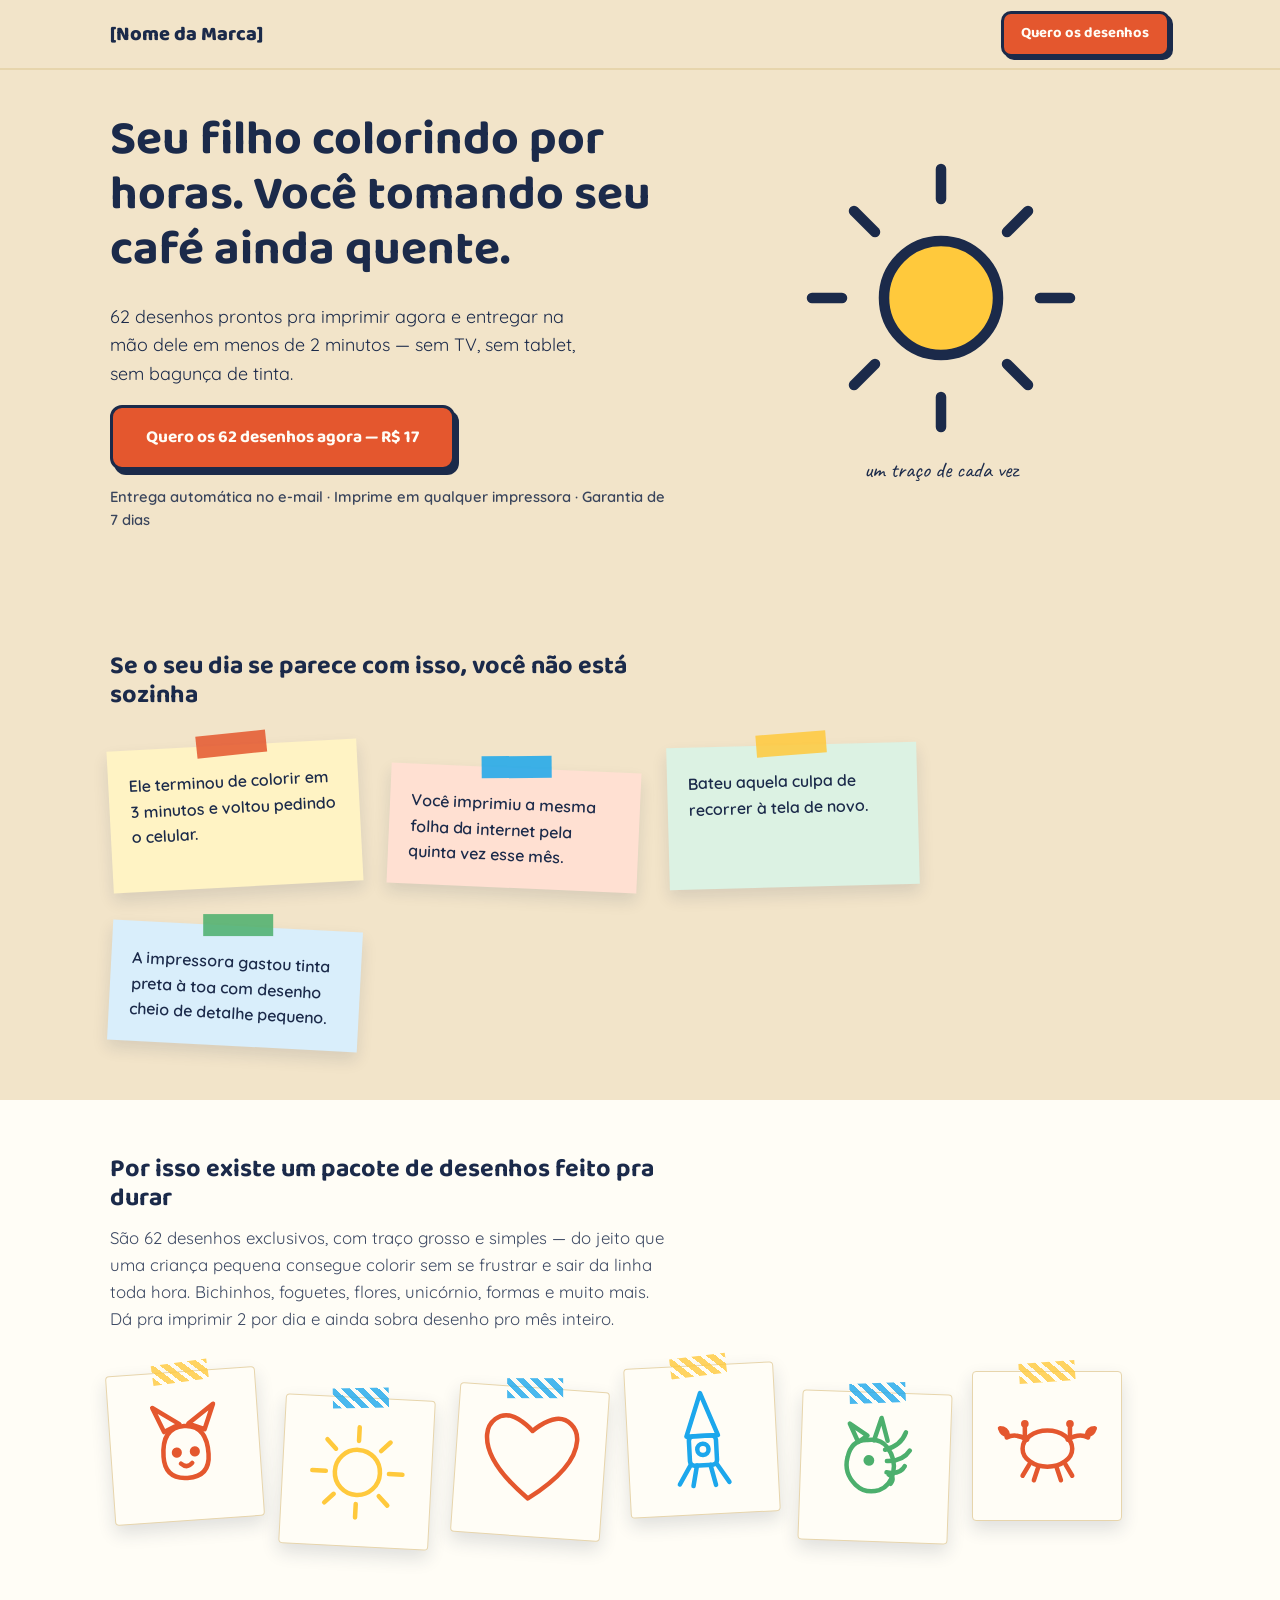
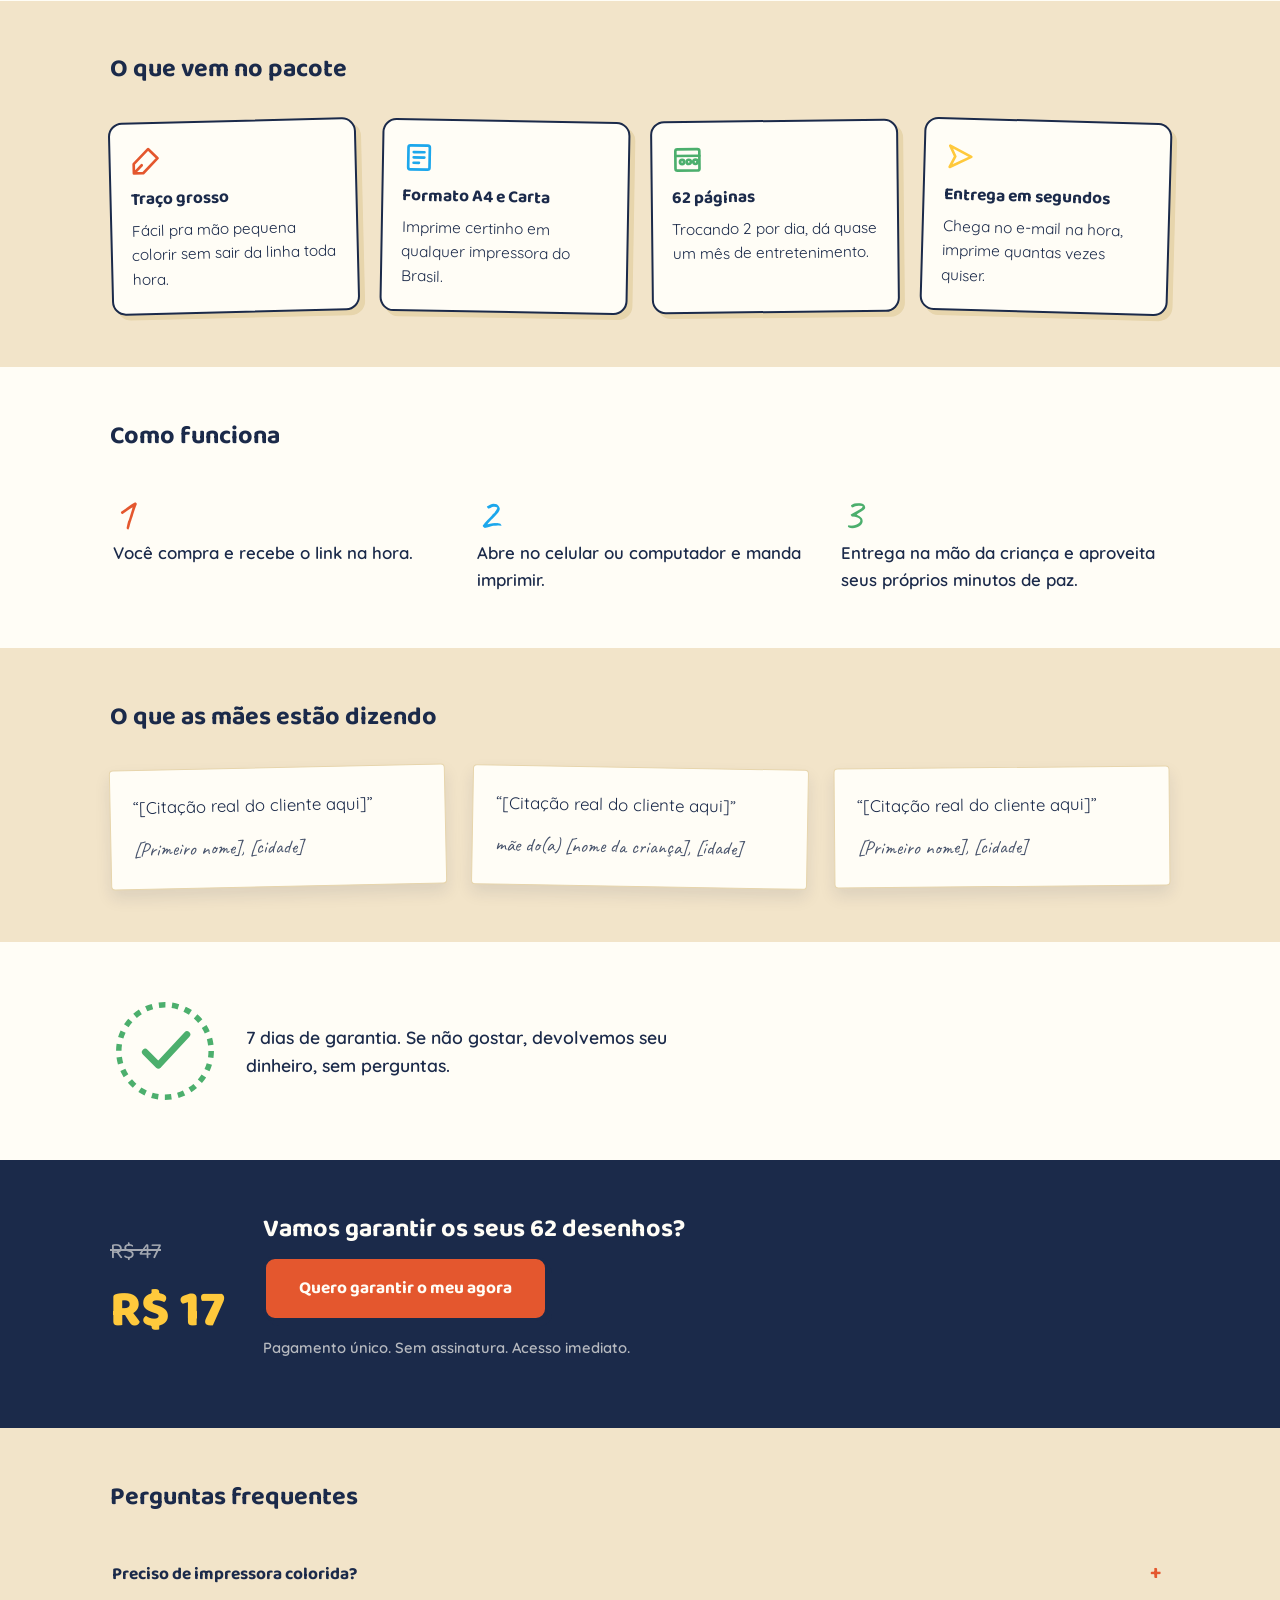
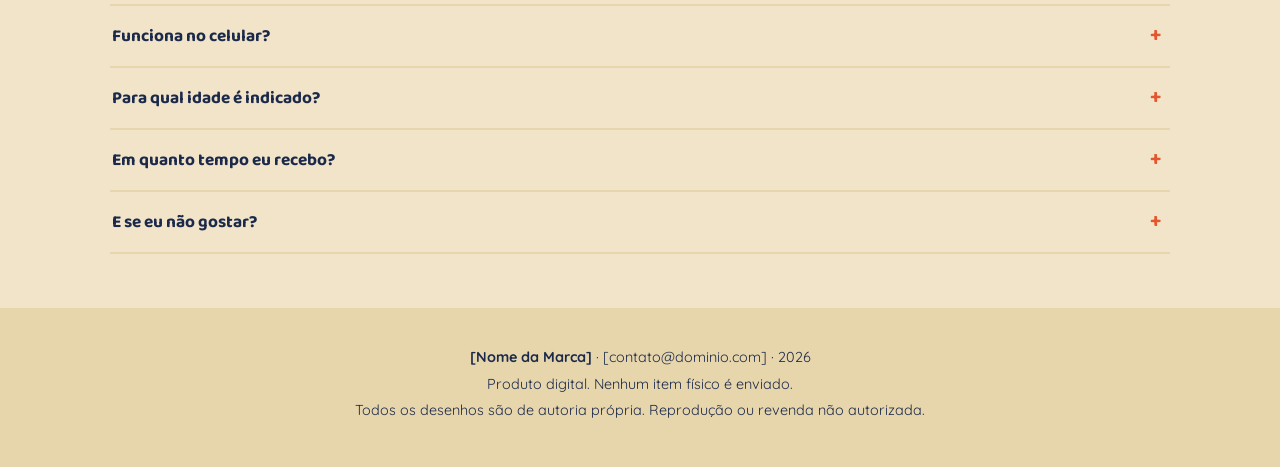
==== livro-de-colorir-landing.html @ 7c79bdf2 "Add coloring book landing page (62 desenhos, R$17) Single-file HTML/CSS/JS sales page for the digita" ====
<!DOCTYPE html>
<html lang="pt-BR">
<head>
<meta charset="UTF-8">
<meta name="viewport" content="width=device-width, initial-scale=1.0">
<title>62 Desenhos para Colorir — R$17</title>
<meta name="description" content="62 desenhos infantis exclusivos para imprimir e colorir agora. Entrega automática no e-mail. Por R$17.">

<!--
  ================================================================
  PLACEHOLDERS QUE PRECISAM SER SUBSTITUÍDOS ANTES DE PUBLICAR:

  1) [Nome da Marca] — aparece no header e no rodapé.
  2) [LINK_DE_CHECKOUT] — todos os botões de compra (classe
     "js-checkout-link") apontam para "#checkout-pendente" como
     placeholder. Troque pelo link de checkout HOSPEDADO da sua
     plataforma de pagamento (Hotmart, Kiwify, etc.). Esta página
     nunca deve coletar dados de cartão — o pagamento acontece
     inteiramente no domínio do gateway.
  3) [contato@dominio.com] — e-mail de contato no rodapé.
  4) Depoimentos (seção "O que as mães estão dizendo") — são
     placeholders estruturais. Ver comentário na própria seção.

  CABEÇALHOS DE SEGURANÇA RECOMENDADOS (configurar no servidor/CDN):
  Content-Security-Policy, X-Content-Type-Options: nosniff,
  X-Frame-Options: SAMEORIGIN, Referrer-Policy: strict-origin-when-cross-origin,
  Strict-Transport-Security. Nenhuma chave de API ou segredo deve
  ser colocado neste arquivo.
  ================================================================
-->

<link rel="preconnect" href="https://fonts.googleapis.com">
<link rel="preconnect" href="https://fonts.gstatic.com" crossorigin>
<link href="https://fonts.googleapis.com/css2?family=Baloo+2:wght@600;700;800&family=Quicksand:wght@500;600;700&family=Caveat:wght@600;700&display=swap" rel="stylesheet">

<style>
  :root{
    --paper: #F2E4C9;
    --paper-light: #FFFDF6;
    --paper-deep: #E7D5AC;
    --ink: #1B2A4A;
    --red: #E4572E;
    --yellow: #FFC93C;
    --blue: #1CA7EC;
    --green: #4CAF6D;
    --display: "Baloo 2", "Segoe UI", sans-serif;
    --body-font: "Quicksand", "Nunito Sans", sans-serif;
    --hand: "Caveat", cursive;
  }

  *,*::before,*::after{ box-sizing:border-box; }
  html{ scroll-behavior:smooth; }
  body{
    margin:0;
    background:var(--paper);
    color:var(--ink);
    font-family:var(--body-font);
    font-size:1.05rem;
    line-height:1.6;
    -webkit-font-smoothing:antialiased;
  }
  img,svg{ display:block; max-width:100%; }
  a{ color:inherit; }
  ul{ margin:0; padding:0; list-style:none; }

  *:focus-visible{
    outline:3px solid var(--blue);
    outline-offset:3px;
    border-radius:3px;
  }

  .wrap{ max-width:1100px; margin:0 auto; padding:0 1.25rem; }

  h1,h2,h3{
    font-family:var(--display);
    font-weight:700;
    margin:0 0 .5em 0;
    color:var(--ink);
    line-height:1.15;
  }
  p{ margin:0 0 1em 0; }

  /* ---------- botões ---------- */
  .btn{
    display:inline-flex;
    align-items:center;
    justify-content:center;
    gap:.5em;
    font-family:var(--display);
    font-weight:700;
    font-size:1.08rem;
    padding:.9em 1.9em;
    border-radius:12px;
    border:3px solid var(--ink);
    text-decoration:none;
    cursor:pointer;
    transition:transform .15s ease, box-shadow .15s ease;
  }
  .btn-primary{
    background:var(--red);
    color:var(--paper-light);
    box-shadow:4px 5px 0 var(--ink);
  }
  .btn-primary:hover{ transform:translate(-2px,-2px); box-shadow:6px 7px 0 var(--ink); }
  .btn-primary:active{ transform:translate(1px,2px); box-shadow:2px 2px 0 var(--ink); }
  .btn-small{
    font-size:.92rem;
    padding:.55em 1.2em;
    border-radius:10px;
    box-shadow:3px 3px 0 var(--ink);
  }
  .btn-small:hover{ transform:translate(-1px,-1px); box-shadow:4px 4px 0 var(--ink); }

  /* ---------- header ---------- */
  header{
    position:fixed;
    top:0; left:0; right:0;
    z-index:50;
    background:rgba(242,228,201,.92);
    backdrop-filter:blur(4px);
    border-bottom:2px solid var(--paper-deep);
  }
  header .wrap{
    display:flex;
    align-items:center;
    justify-content:space-between;
    padding:.7rem 1.25rem;
  }
  .brand{
    font-family:var(--display);
    font-weight:800;
    font-size:1.25rem;
    color:var(--ink);
    text-decoration:none;
  }
  main{ padding-top:64px; }

  /* ---------- helpers ---------- */
  .section{ padding:3.4rem 0; }
  .section-title{ max-width:40ch; }
  .section-lede{ max-width:56ch; color:var(--ink); opacity:.85; }

  /* ================= HERO ================= */
  .hero{ padding:3rem 0 3.2rem; overflow:hidden; }
  .hero .wrap{
    display:grid;
    grid-template-columns:1.1fr .9fr;
    gap:2.6rem;
    align-items:center;
  }
  .hero h1{ font-size:clamp(2rem, 4vw + .7rem, 3rem); }
  .hero .subtitle{ font-size:1.12rem; max-width:44ch; }
  .hero-note{
    margin-top:.9rem;
    font-size:.92rem;
    font-weight:600;
    opacity:.85;
  }
  .hero-art{ position:relative; display:flex; justify-content:center; }
  .crayon-scene{ position:relative; width:min(100%,300px); }
  .crayon-caption{
    font-family:var(--hand);
    font-size:1.4rem;
    color:var(--ink);
    text-align:center;
    margin-top:.3rem;
  }
  #crayonIcon{ position:absolute; top:0; left:0; width:34px; height:34px; pointer-events:none; }

  /* ================= DOR (post-its) ================= */
  .postits{
    display:flex;
    flex-wrap:wrap;
    gap:1.6rem 1.8rem;
    margin-top:2.2rem;
  }
  .postit{
    position:relative;
    width:250px;
    padding:1.5rem 1.3rem 1.2rem;
    font-family:var(--body-font);
    font-weight:600;
    font-size:1rem;
    color:var(--ink);
    box-shadow:0 8px 16px rgba(27,42,74,.12);
  }
  .postit::before{
    content:"";
    position:absolute;
    top:-12px; left:50%;
    transform:translateX(-50%) rotate(-3deg);
    width:70px; height:22px;
    opacity:.85;
  }
  .postit:nth-child(1){ background:#FFF3C4; transform:rotate(-3deg); }
  .postit:nth-child(1)::before{ background:var(--red); }
  .postit:nth-child(2){ background:#FFE0D2; transform:rotate(2.5deg); margin-top:1.4rem; }
  .postit:nth-child(2)::before{ background:var(--blue); }
  .postit:nth-child(3){ background:#DCF2E3; transform:rotate(-1.5deg); }
  .postit:nth-child(3)::before{ background:var(--yellow); }
  .postit:nth-child(4){ background:#D9EEFB; transform:rotate(3deg); margin-top:.8rem; }
  .postit:nth-child(4)::before{ background:var(--green); }

  /* ================= SOLUÇÃO (mural) ================= */
  .mural{
    display:flex;
    flex-wrap:wrap;
    gap:1.6rem 1.4rem;
    margin-top:2.4rem;
    align-items:flex-start;
  }
  .sheet-mock{
    position:relative;
    background:var(--paper-light);
    border:1px solid var(--paper-deep);
    border-radius:4px;
    padding:1.1rem;
    width:150px;
    box-shadow:0 8px 18px rgba(27,42,74,.14);
    transition:transform .2s ease, box-shadow .2s ease;
  }
  .sheet-mock svg{ width:100%; height:auto; }
  .sheet-mock:nth-child(1){ transform:rotate(-4deg); }
  .sheet-mock:nth-child(2){ transform:rotate(3deg); margin-top:1.6rem; }
  .sheet-mock:nth-child(3){ transform:rotate(-2deg); margin-top:-.6rem; }
  .sheet-mock:nth-child(4){ transform:rotate(4deg); margin-top:1rem; }
  .sheet-mock:nth-child(5){ transform:rotate(-3deg); margin-top:-.4rem; }
  .sheet-mock:nth-child(6){ transform:rotate(2deg); margin-top:1.3rem; }
  .sheet-mock:hover{ transform:rotate(0deg) translateY(-4px) !important; box-shadow:0 14px 24px rgba(27,42,74,.2); }
  .sheet-mock .tape{
    position:absolute;
    top:-10px; left:50%;
    transform:translateX(-50%) rotate(-4deg);
    width:56px; height:20px;
    opacity:.8;
  }
  .sheet-mock:nth-child(odd) .tape{ background:repeating-linear-gradient(45deg, var(--yellow), var(--yellow) 6px, #fff0 6px, #fff0 10px); }
  .sheet-mock:nth-child(even) .tape{ background:repeating-linear-gradient(45deg, var(--blue), var(--blue) 6px, #fff0 6px, #fff0 10px); }
  .sheet-mock .clip{ position:absolute; top:-16px; left:50%; transform:translateX(-50%); width:26px; }

  /* ================= BENEFÍCIOS ================= */
  .benefits{
    display:flex;
    flex-wrap:wrap;
    gap:1.4rem;
    margin-top:2.2rem;
  }
  .benefit{
    flex:1 1 220px;
    background:var(--paper-light);
    border:2px solid var(--ink);
    border-radius:14px;
    padding:1.3rem 1.2rem;
    box-shadow:5px 5px 0 var(--paper-deep);
  }
  .benefit:nth-child(1){ transform:rotate(-1.4deg); }
  .benefit:nth-child(2){ transform:rotate(1deg); }
  .benefit:nth-child(3){ transform:rotate(-.6deg); }
  .benefit:nth-child(4){ transform:rotate(1.6deg); }
  .benefit .icon{ width:32px; height:32px; margin-bottom:.6rem; }
  .benefit:nth-child(1) .icon{ color:var(--red); }
  .benefit:nth-child(2) .icon{ color:var(--blue); }
  .benefit:nth-child(3) .icon{ color:var(--green); }
  .benefit:nth-child(4) .icon{ color:var(--yellow); }
  .benefit strong{ display:block; font-family:var(--display); font-size:1.08rem; margin-bottom:.3rem; }
  .benefit p{ margin:0; font-size:.96rem; }

  /* ================= COMO FUNCIONA ================= */
  .steps{
    display:flex;
    flex-wrap:wrap;
    gap:2rem;
    margin-top:2.4rem;
    counter-reset:step;
  }
  .step{ flex:1 1 220px; position:relative; padding-left:.2rem; }
  .step-num{
    font-family:var(--hand);
    font-size:3rem;
    line-height:1;
    color:var(--red);
    display:block;
    margin-bottom:.2rem;
  }
  .step:nth-child(2) .step-num{ color:var(--blue); }
  .step:nth-child(3) .step-num{ color:var(--green); }
  .step p{ margin:0; font-weight:600; }

  /* ================= DEPOIMENTOS ================= */
  .testimonials{
    display:flex;
    flex-wrap:wrap;
    gap:1.6rem;
    margin-top:2.2rem;
  }
  .testimonial{
    flex:1 1 260px;
    background:var(--paper-light);
    border:1px solid var(--paper-deep);
    border-radius:4px;
    padding:1.5rem 1.4rem;
    box-shadow:0 8px 16px rgba(27,42,74,.1);
  }
  .testimonial:nth-child(1){ transform:rotate(-1.2deg); }
  .testimonial:nth-child(2){ transform:rotate(1deg); }
  .testimonial:nth-child(3){ transform:rotate(-.5deg); }
  .testimonial q{ display:block; font-style:normal; margin:0 0 .8rem 0; }
  .testimonial cite{ font-family:var(--hand); font-size:1.2rem; font-style:normal; color:var(--ink); opacity:.8; }

  /* ================= GARANTIA ================= */
  .guarantee{
    display:flex;
    align-items:center;
    gap:1.6rem;
    flex-wrap:wrap;
  }
  .guarantee-badge{ width:110px; height:110px; flex:none; }
  .guarantee p{ margin:0; font-size:1.1rem; font-weight:600; max-width:44ch; }

  /* ================= OFERTA FINAL ================= */
  .offer{ background:var(--ink); color:var(--paper-light); }
  .offer h2{ color:var(--paper-light); }
  .offer .wrap{
    display:flex;
    align-items:center;
    gap:2.4rem;
    flex-wrap:wrap;
  }
  .price-block{ flex:none; }
  .price-old{
    font-family:var(--display);
    font-size:1.4rem;
    text-decoration:line-through;
    opacity:.6;
    margin-right:.4rem;
  }
  .price-new{
    font-family:var(--display);
    font-weight:800;
    font-size:3.2rem;
    color:var(--yellow);
  }
  .offer-copy{ flex:1 1 320px; }
  .offer .hero-note{ color:rgba(255,253,246,.8); }

  /* ================= FAQ ================= */
  .faq-list{ margin-top:2rem; }
  .faq-item{
    border-bottom:2px solid var(--paper-deep);
  }
  .faq-q{
    width:100%;
    background:none;
    border:none;
    text-align:left;
    cursor:pointer;
    display:flex;
    align-items:center;
    justify-content:space-between;
    gap:1rem;
    font-family:var(--display);
    font-weight:700;
    font-size:1.08rem;
    color:var(--ink);
    padding:1rem .1rem;
  }
  .faq-q .plus{
    flex:none;
    width:26px; height:26px;
    display:flex; align-items:center; justify-content:center;
    font-size:1.3rem;
    color:var(--red);
    transition:transform .2s ease;
  }
  .faq-q[aria-expanded="true"] .plus{ transform:rotate(45deg); }
  .faq-a-wrap{
    overflow:hidden;
    max-height:0;
    transition:max-height .3s ease;
  }
  .faq-a{ padding:0 .1rem 1.1rem; max-width:62ch; }

  /* ================= FOOTER ================= */
  footer{
    background:var(--paper-deep);
    padding:2.2rem 0 2.6rem;
    font-size:.9rem;
    text-align:center;
  }
  footer p{ margin:.2rem 0; }

  @media (max-width:820px){
    .hero .wrap{ grid-template-columns:1fr; }
    .hero-art{ order:-1; margin-bottom:1rem; }
    .guarantee{ text-align:center; justify-content:center; }
  }
</style>
</head>
<body>

<header>
  <div class="wrap">
    <a href="#" class="brand">[Nome da Marca]</a>
    <a href="#oferta" class="btn btn-primary btn-small">Quero os desenhos</a>
  </div>
</header>

<main>

<!-- ================= HERO ================= -->
<section class="hero">
  <div class="wrap">
    <div class="hero-copy">
      <h1>Seu filho colorindo por horas. Você tomando seu café ainda quente.</h1>
      <p class="subtitle">62 desenhos prontos pra imprimir agora e entregar na mão dele em menos de 2 minutos — sem TV, sem tablet, sem bagunça de tinta.</p>
      <a href="#checkout-pendente" class="btn btn-primary js-checkout-link">Quero os 62 desenhos agora — R$ 17</a>
      <p class="hero-note">Entrega automática no e-mail · Imprime em qualquer impressora · Garantia de 7 dias</p>
    </div>
    <div class="hero-art">
      <div class="crayon-scene">
        <svg id="crayonSun" viewBox="0 0 200 200" width="100%" aria-hidden="true">
          <g id="sunRays" stroke="#1B2A4A" stroke-width="7" fill="none" stroke-linecap="round">
            <line class="draw-el" x1="100" y1="14" x2="100" y2="34"/>
            <line class="draw-el" x1="100" y1="166" x2="100" y2="186"/>
            <line class="draw-el" x1="14" y1="100" x2="34" y2="100"/>
            <line class="draw-el" x1="166" y1="100" x2="186" y2="100"/>
            <line class="draw-el" x1="42" y1="42" x2="56" y2="56"/>
            <line class="draw-el" x1="144" y1="144" x2="158" y2="158"/>
            <line class="draw-el" x1="158" y1="42" x2="144" y2="56"/>
            <line class="draw-el" x1="56" y1="144" x2="42" y2="158"/>
          </g>
          <circle id="sunCircle" class="draw-el" cx="100" cy="100" r="38" stroke="#1B2A4A" stroke-width="7" fill="none"/>
        </svg>
        <svg id="crayonIcon" viewBox="0 0 40 40" aria-hidden="true">
          <g transform="rotate(45 20 20)">
            <rect x="14" y="6" width="12" height="24" rx="2" fill="#FFC93C" stroke="#1B2A4A" stroke-width="2"/>
            <polygon points="14,6 26,6 20,-2" fill="#E4572E" stroke="#1B2A4A" stroke-width="2"/>
          </g>
        </svg>
        <p class="crayon-caption">um traço de cada vez</p>
      </div>
    </div>
  </div>
</section>

<!-- ================= DOR ================= -->
<section class="section">
  <div class="wrap">
    <h2 class="section-title">Se o seu dia se parece com isso, você não está sozinha</h2>
    <div class="postits">
      <div class="postit">Ele terminou de colorir em 3 minutos e voltou pedindo o celular.</div>
      <div class="postit">Você imprimiu a mesma folha da internet pela quinta vez esse mês.</div>
      <div class="postit">Bateu aquela culpa de recorrer à tela de novo.</div>
      <div class="postit">A impressora gastou tinta preta à toa com desenho cheio de detalhe pequeno.</div>
    </div>
  </div>
</section>

<!-- ================= SOLUÇÃO ================= -->
<section class="section" style="background:var(--paper-light);">
  <div class="wrap">
    <h2 class="section-title">Por isso existe um pacote de desenhos feito pra durar</h2>
    <p class="section-lede">São 62 desenhos exclusivos, com traço grosso e simples — do jeito que uma criança pequena consegue colorir sem se frustrar e sair da linha toda hora. Bichinhos, foguetes, flores, unicórnio, formas e muito mais. Dá pra imprimir 2 por dia e ainda sobra desenho pro mês inteiro.</p>

    <div class="mural" aria-hidden="true">
      <div class="sheet-mock">
        <div class="tape"></div>
        <svg viewBox="0 0 100 100"><g fill="none" stroke="#E4572E" stroke-width="4" stroke-linecap="round" stroke-linejoin="round">
          <path d="M30 58 Q30 32 50 32 Q70 32 70 58 Q70 78 50 78 Q30 78 30 58 Z"/>
          <path d="M32 36 L23 14 L46 30 Z"/>
          <path d="M68 36 L77 14 L54 30 Z"/>
          <circle cx="42" cy="55" r="2.5" fill="#E4572E"/>
          <circle cx="58" cy="55" r="2.5" fill="#E4572E"/>
          <path d="M45 65 Q50 70 55 65"/>
        </g></svg>
      </div>
      <div class="sheet-mock">
        <div class="tape"></div>
        <svg viewBox="0 0 100 100"><g fill="none" stroke="#FFC93C" stroke-width="4" stroke-linecap="round" stroke-linejoin="round">
          <circle cx="50" cy="50" r="20"/>
          <path d="M50 10 V22 M50 78 V90 M10 50 H22 M78 50 H90 M22 22 L30 30 M70 70 L78 78 M78 22 L70 30 M30 70 L22 78"/>
        </g></svg>
      </div>
      <div class="clip" style="display:none"></div>
      <div class="sheet-mock">
        <div class="tape"></div>
        <svg viewBox="0 0 100 100"><path fill="none" stroke="#E4572E" stroke-width="4" stroke-linecap="round" stroke-linejoin="round" d="M50 82 C20 60 10 42 10 28 C10 16 20 8 30 10 C40 12 50 22 50 22 C50 22 60 12 70 10 C80 8 90 16 90 28 C90 42 80 60 50 82 Z"/></svg>
      </div>
      <div class="sheet-mock">
        <div class="tape"></div>
        <svg viewBox="0 0 100 100"><g fill="none" stroke="#1CA7EC" stroke-width="4" stroke-linecap="round" stroke-linejoin="round">
          <path d="M50 8 L64 46 H36 Z"/>
          <rect x="38" y="46" width="24" height="26" rx="4"/>
          <circle cx="50" cy="58" r="5"/>
          <path d="M38 72 L28 88 M62 72 L72 88 M44 72 L40 90 M56 72 L60 90"/>
        </g></svg>
      </div>
      <div class="sheet-mock">
        <div class="tape"></div>
        <svg viewBox="0 0 100 100"><g fill="none" stroke="#4CAF6D" stroke-width="4" stroke-linecap="round" stroke-linejoin="round">
          <path d="M42 26 Q28 26 25 42 Q22 56 33 66 Q42 74 54 70 Q64 66 66 54 Q68 42 60 32 Q54 24 42 26 Z"/>
          <path d="M48 26 L54 6 L60 26"/>
          <path d="M34 28 L26 12 L42 22 Z"/>
          <circle cx="44" cy="44" r="2.8" fill="#4CAF6D"/>
          <path d="M62 56 Q68 58 64 64"/>
          <path d="M58 34 Q72 30 76 18 M60 44 Q74 44 80 34 M60 54 Q72 56 76 48"/>
        </g></svg>
      </div>
      <div class="sheet-mock">
        <div class="tape"></div>
        <svg viewBox="0 0 100 100"><g fill="none" stroke="#E4572E" stroke-width="4" stroke-linecap="round" stroke-linejoin="round">
          <ellipse cx="50" cy="52" rx="22" ry="16"/>
          <path d="M32 44 Q22 38 14 42 M68 44 Q78 38 86 42"/>
          <circle cx="30" cy="30" r="1.4" fill="#E4572E"/>
          <circle cx="70" cy="30" r="1.4" fill="#E4572E"/>
          <path d="M30 44 L30 30 M70 44 L70 30"/>
          <path d="M15 40 Q10 40 8 34 Q14 34 15 40 Z"/>
          <path d="M85 40 Q90 40 92 34 Q86 34 85 40 Z"/>
          <path d="M34 66 L28 76 M42 68 L38 80 M58 68 L62 80 M66 66 L72 76"/>
        </g></svg>
      </div>
    </div>
  </div>
</section>

<!-- ================= BENEFÍCIOS ================= -->
<section class="section">
  <div class="wrap">
    <h2 class="section-title">O que vem no pacote</h2>
    <div class="benefits">
      <div class="benefit">
        <svg class="icon" viewBox="0 0 24 24" fill="none" stroke="currentColor" stroke-width="2" stroke-linecap="round" stroke-linejoin="round"><path d="M4 20 L9 15 M14 3 L21 10 L10 21 L3 21 L3 14 Z"/></svg>
        <strong>Traço grosso</strong>
        <p>Fácil pra mão pequena colorir sem sair da linha toda hora.</p>
      </div>
      <div class="benefit">
        <svg class="icon" viewBox="0 0 24 24" fill="none" stroke="currentColor" stroke-width="2" stroke-linecap="round" stroke-linejoin="round"><rect x="4" y="3" width="16" height="18" rx="1.5"/><path d="M8 8 H16 M8 12 H16 M8 16 H12"/></svg>
        <strong>Formato A4 e Carta</strong>
        <p>Imprime certinho em qualquer impressora do Brasil.</p>
      </div>
      <div class="benefit">
        <svg class="icon" viewBox="0 0 24 24" fill="none" stroke="currentColor" stroke-width="2" stroke-linecap="round" stroke-linejoin="round"><rect x="3" y="4" width="18" height="16" rx="1.5"/><path d="M3 9 H21"/><circle cx="8" cy="13.5" r="1.6"/><circle cx="13" cy="13.5" r="1.6"/><circle cx="18" cy="13.5" r="1.6"/></svg>
        <strong>62 páginas</strong>
        <p>Trocando 2 por dia, dá quase um mês de entretenimento.</p>
      </div>
      <div class="benefit">
        <svg class="icon" viewBox="0 0 24 24" fill="none" stroke="currentColor" stroke-width="2" stroke-linecap="round" stroke-linejoin="round"><path d="M4 4 L20 12 L4 20 L8 12 Z"/></svg>
        <strong>Entrega em segundos</strong>
        <p>Chega no e-mail na hora, imprime quantas vezes quiser.</p>
      </div>
    </div>
  </div>
</section>

<!-- ================= COMO FUNCIONA ================= -->
<section class="section" style="background:var(--paper-light);">
  <div class="wrap">
    <h2 class="section-title">Como funciona</h2>
    <div class="steps">
      <div class="step"><span class="step-num">1</span><p>Você compra e recebe o link na hora.</p></div>
      <div class="step"><span class="step-num">2</span><p>Abre no celular ou computador e manda imprimir.</p></div>
      <div class="step"><span class="step-num">3</span><p>Entrega na mão da criança e aproveita seus próprios minutos de paz.</p></div>
    </div>
  </div>
</section>

<!-- ================= DEPOIMENTOS ================= -->
<section class="section">
  <div class="wrap">
    <h2 class="section-title">O que as mães estão dizendo</h2>
    <!-- SUBSTITUIR por depoimentos reais de clientes antes de publicar. Não publicar com texto placeholder. -->
    <div class="testimonials">
      <div class="testimonial">
        <q>[Citação real do cliente aqui]</q>
        <cite>[Primeiro nome], [cidade]</cite>
      </div>
      <div class="testimonial">
        <q>[Citação real do cliente aqui]</q>
        <cite>mãe do(a) [nome da criança], [idade]</cite>
      </div>
      <div class="testimonial">
        <q>[Citação real do cliente aqui]</q>
        <cite>[Primeiro nome], [cidade]</cite>
      </div>
    </div>
  </div>
</section>

<!-- ================= GARANTIA ================= -->
<section class="section" style="background:var(--paper-light);">
  <div class="wrap guarantee">
    <svg class="guarantee-badge" viewBox="0 0 100 100" aria-hidden="true">
      <circle cx="50" cy="50" r="42" fill="none" stroke="#4CAF6D" stroke-width="5" stroke-dasharray="6 6"/>
      <path d="M32 51 L44 63 L70 35" fill="none" stroke="#4CAF6D" stroke-width="6" stroke-linecap="round" stroke-linejoin="round"/>
    </svg>
    <p>7 dias de garantia. Se não gostar, devolvemos seu dinheiro, sem perguntas.</p>
  </div>
</section>

<!-- ================= OFERTA FINAL ================= -->
<section class="section offer" id="oferta">
  <div class="wrap">
    <div class="price-block">
      <div><span class="price-old">R$ 47</span></div>
      <div class="price-new">R$ 17</div>
    </div>
    <div class="offer-copy">
      <h2>Vamos garantir os seus 62 desenhos?</h2>
      <a href="#checkout-pendente" class="btn btn-primary js-checkout-link">Quero garantir o meu agora</a>
      <p class="hero-note">Pagamento único. Sem assinatura. Acesso imediato.</p>
    </div>
  </div>
</section>

<!-- ================= FAQ ================= -->
<section class="section">
  <div class="wrap">
    <h2 class="section-title">Perguntas frequentes</h2>
    <div class="faq-list">
      <div class="faq-item">
        <button class="faq-q" aria-expanded="false">
          Preciso de impressora colorida?
          <span class="plus" aria-hidden="true">+</span>
        </button>
        <div class="faq-a-wrap"><p class="faq-a">Não. O traço é em preto e branco, pensado pra colorir — imprime liso até em impressora comum, sem gastar tinta à toa.</p></div>
      </div>
      <div class="faq-item">
        <button class="faq-q" aria-expanded="false">
          Funciona no celular?
          <span class="plus" aria-hidden="true">+</span>
        </button>
        <div class="faq-a-wrap"><p class="faq-a">Sim. Você recebe o PDF e pode imprimir direto do celular em qualquer app de impressão, ou mandar pra uma gráfica ou lan house perto de casa.</p></div>
      </div>
      <div class="faq-item">
        <button class="faq-q" aria-expanded="false">
          Para qual idade é indicado?
          <span class="plus" aria-hidden="true">+</span>
        </button>
        <div class="faq-a-wrap"><p class="faq-a">Pensado para crianças de 3 a 8 anos, com traços grandes e simples.</p></div>
      </div>
      <div class="faq-item">
        <button class="faq-q" aria-expanded="false">
          Em quanto tempo eu recebo?
          <span class="plus" aria-hidden="true">+</span>
        </button>
        <div class="faq-a-wrap"><p class="faq-a">Na hora. O link chega no seu e-mail assim que o pagamento é aprovado.</p></div>
      </div>
      <div class="faq-item">
        <button class="faq-q" aria-expanded="false">
          E se eu não gostar?
          <span class="plus" aria-hidden="true">+</span>
        </button>
        <div class="faq-a-wrap"><p class="faq-a">Você tem 7 dias de garantia total. Devolvemos 100% do valor, sem perguntas.</p></div>
      </div>
    </div>
  </div>
</section>

</main>

<footer>
  <div class="wrap">
    <p><strong>[Nome da Marca]</strong> · [contato@dominio.com] · <span id="footerYear"></span></p>
    <p>Produto digital. Nenhum item físico é enviado.</p>
    <p>Todos os desenhos são de autoria própria. Reprodução ou revenda não autorizada.</p>
  </div>
</footer>

<script>
(function(){
  "use strict";

  document.getElementById('footerYear').textContent = new Date().getFullYear();

  /* ---------- animação única do hero: giz desenhando o sol ---------- */
  var reduceMotion = window.matchMedia('(prefers-reduced-motion: reduce)').matches;
  var drawEls = Array.prototype.slice.call(document.querySelectorAll('#crayonSun .draw-el'));
  var sunCircle = document.getElementById('sunCircle');
  var crayonIcon = document.getElementById('crayonIcon');

  if(reduceMotion){
    drawEls.forEach(function(el){ el.style.strokeDashoffset = 0; });
    if(sunCircle){ sunCircle.style.fill = 'var(--yellow)'; sunCircle.style.fillOpacity = 1; }
    if(crayonIcon){ crayonIcon.style.display = 'none'; }
  } else if(drawEls.length){
    var stepDelay = 90;
    var drawDuration = 480;

    drawEls.forEach(function(el, i){
      var length = el.getTotalLength();
      el.style.strokeDasharray = length;
      el.style.strokeDashoffset = length;
      el.style.transition = 'stroke-dashoffset ' + drawDuration + 'ms ease ' + (i * stepDelay) + 'ms';
    });

    if(crayonIcon){
      crayonIcon.style.transition = 'top 1.6s ease, left 1.6s ease, opacity .4s ease .9s';
      crayonIcon.style.top = '0px';
      crayonIcon.style.left = '0px';
    }

    requestAnimationFrame(function(){
      requestAnimationFrame(function(){
        drawEls.forEach(function(el){ el.style.strokeDashoffset = 0; });
        if(crayonIcon){
          crayonIcon.style.top = '150px';
          crayonIcon.style.left = '150px';
        }
      });
    });

    var totalDrawTime = (drawEls.length * stepDelay) + drawDuration;
    setTimeout(function(){
      if(sunCircle){
        sunCircle.style.transition = 'fill-opacity .6s ease';
        sunCircle.style.fill = 'var(--yellow)';
        sunCircle.style.fillOpacity = 1;
      }
      if(crayonIcon){ crayonIcon.style.opacity = 0; }
    }, totalDrawTime + 150);
  }

  /* ---------- tilt leve nos mockups ao passar o mouse ---------- */
  if(!reduceMotion && window.matchMedia('(hover: hover)').matches){
    document.querySelectorAll('.sheet-mock').forEach(function(sheet){
      sheet.addEventListener('mousemove', function(e){
        var rect = sheet.getBoundingClientRect();
        var x = (e.clientX - rect.left) / rect.width - .5;
        var y = (e.clientY - rect.top) / rect.height - .5;
        sheet.style.transform = 'rotate(0deg) translateY(-4px) rotateX(' + (y * -10) + 'deg) rotateY(' + (x * 10) + 'deg)';
      });
      sheet.addEventListener('mouseleave', function(){
        sheet.style.transform = '';
      });
    });
  }

  /* ---------- acordeão de FAQ com abertura suave ---------- */
  document.querySelectorAll('.faq-item').forEach(function(item){
    var btn = item.querySelector('.faq-q');
    var wrap = item.querySelector('.faq-a-wrap');
    btn.addEventListener('click', function(){
      var isOpen = btn.getAttribute('aria-expanded') === 'true';

      document.querySelectorAll('.faq-q[aria-expanded="true"]').forEach(function(otherBtn){
        if(otherBtn !== btn){
          otherBtn.setAttribute('aria-expanded', 'false');
          otherBtn.parentElement.querySelector('.faq-a-wrap').style.maxHeight = null;
        }
      });

      if(isOpen){
        btn.setAttribute('aria-expanded', 'false');
        wrap.style.maxHeight = null;
      } else {
        btn.setAttribute('aria-expanded', 'true');
        wrap.style.maxHeight = wrap.scrollHeight + 'px';
      }
    });
  });
})();
</script>

</body>
</html>
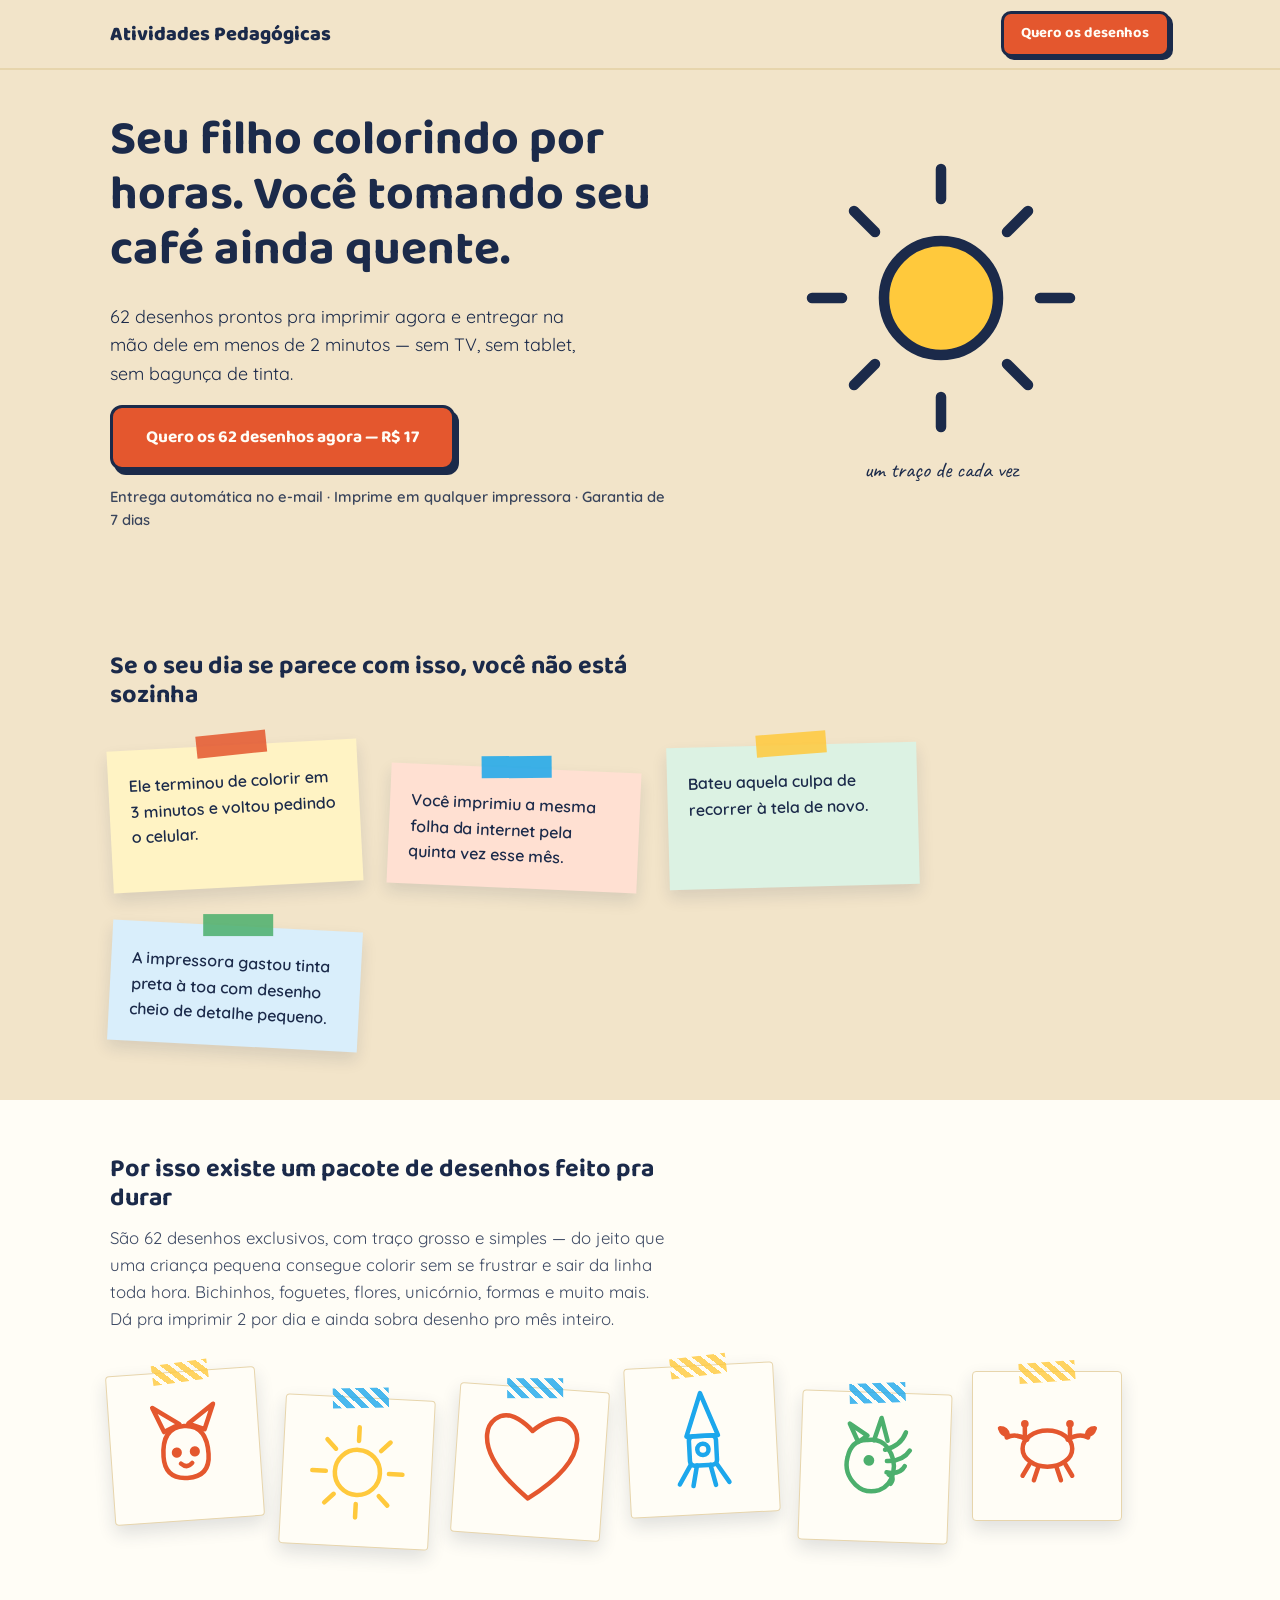
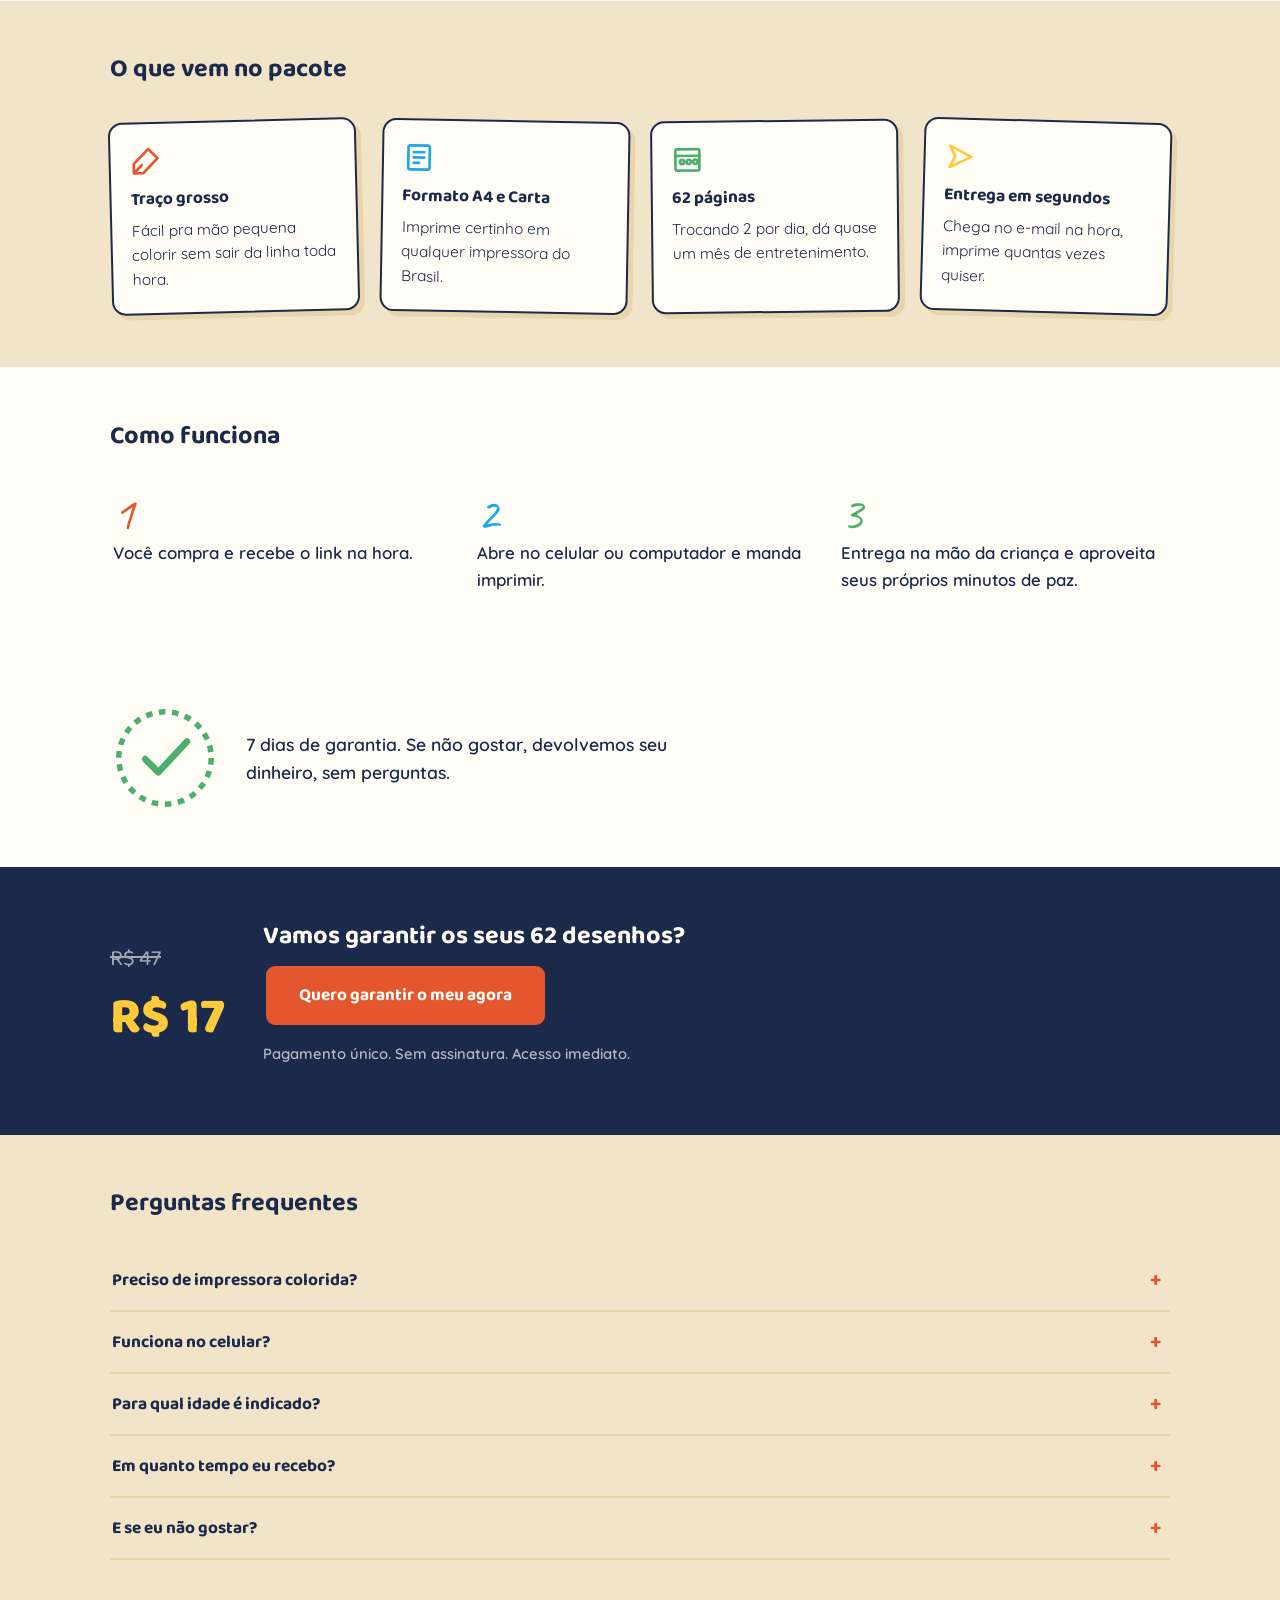
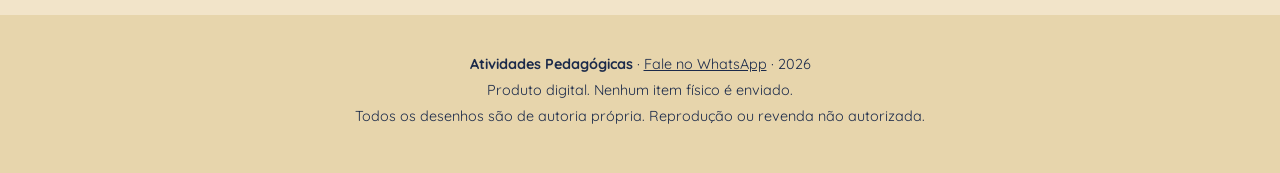
==== commit 4f17647a: "Finalize coloring book landing page with real business data Replace placeholders with the real brand" ====
--- a/livro-de-colorir-landing.html
+++ b/livro-de-colorir-landing.html
@@ -8,26 +8,45 @@
 
 <!--
   ================================================================
-  PLACEHOLDERS QUE PRECISAM SER SUBSTITUÍDOS ANTES DE PUBLICAR:
-
-  1) [Nome da Marca] — aparece no header e no rodapé.
-  2) [LINK_DE_CHECKOUT] — todos os botões de compra (classe
-     "js-checkout-link") apontam para "#checkout-pendente" como
-     placeholder. Troque pelo link de checkout HOSPEDADO da sua
-     plataforma de pagamento (Hotmart, Kiwify, etc.). Esta página
-     nunca deve coletar dados de cartão — o pagamento acontece
-     inteiramente no domínio do gateway.
-  3) [contato@dominio.com] — e-mail de contato no rodapé.
-  4) Depoimentos (seção "O que as mães estão dizendo") — são
-     placeholders estruturais. Ver comentário na própria seção.
+  STATUS DOS PLACEHOLDERS:
+
+  - Marca, checkout (Cakto) e contato (WhatsApp) já preenchidos com
+    dados reais.
+  - Depoimentos: seção removida a pedido do cliente. Quando houver
+    depoimentos reais de clientes, adicionar de volta uma seção
+    "O que as mães estão dizendo" com citações e nomes verdadeiros
+    — nunca com texto inventado.
+  - Evento de compra (Purchase): NÃO é disparado por este HTML.
+    É configurado no painel da Cakto, que dispara Purchase na
+    página de confirmação de pagamento dela usando o mesmo Pixel ID
+    (890502213453827).
 
   CABEÇALHOS DE SEGURANÇA RECOMENDADOS (configurar no servidor/CDN):
   Content-Security-Policy, X-Content-Type-Options: nosniff,
   X-Frame-Options: SAMEORIGIN, Referrer-Policy: strict-origin-when-cross-origin,
   Strict-Transport-Security. Nenhuma chave de API ou segredo deve
-  ser colocado neste arquivo.
+  ser colocado neste arquivo (o Pixel abaixo usa somente o snippet
+  público do lado do navegador — nenhum token de Conversions API).
   ================================================================
 -->
+
+<!-- Meta Pixel Code -->
+<script>
+!function(f,b,e,v,n,t,s)
+{if(f.fbq)return;n=f.fbq=function(){n.callMethod?
+n.callMethod.apply(n,arguments):n.queue.push(arguments)};
+if(!f._fbq)f._fbq=n;n.push=n;n.loaded=!0;n.version='2.0';
+n.queue=[];t=b.createElement(e);t.async=!0;
+t.src=v;s=b.getElementsByTagName(e)[0];
+s.parentNode.insertBefore(t,s)}(window, document,'script',
+'https://connect.facebook.net/en_US/fbevents.js');
+fbq('init', '890502213453827');
+fbq('track', 'PageView');
+</script>
+<noscript><img height="1" width="1" style="display:none"
+src="https://www.facebook.com/tr?id=890502213453827&ev=PageView&noscript=1"
+/></noscript>
+<!-- End Meta Pixel Code -->
 
 <link rel="preconnect" href="https://fonts.googleapis.com">
 <link rel="preconnect" href="https://fonts.gstatic.com" crossorigin>
@@ -286,27 +305,6 @@
   .step:nth-child(3) .step-num{ color:var(--green); }
   .step p{ margin:0; font-weight:600; }
 
-  /* ================= DEPOIMENTOS ================= */
-  .testimonials{
-    display:flex;
-    flex-wrap:wrap;
-    gap:1.6rem;
-    margin-top:2.2rem;
-  }
-  .testimonial{
-    flex:1 1 260px;
-    background:var(--paper-light);
-    border:1px solid var(--paper-deep);
-    border-radius:4px;
-    padding:1.5rem 1.4rem;
-    box-shadow:0 8px 16px rgba(27,42,74,.1);
-  }
-  .testimonial:nth-child(1){ transform:rotate(-1.2deg); }
-  .testimonial:nth-child(2){ transform:rotate(1deg); }
-  .testimonial:nth-child(3){ transform:rotate(-.5deg); }
-  .testimonial q{ display:block; font-style:normal; margin:0 0 .8rem 0; }
-  .testimonial cite{ font-family:var(--hand); font-size:1.2rem; font-style:normal; color:var(--ink); opacity:.8; }
-
   /* ================= GARANTIA ================= */
   .guarantee{
     display:flex;
@@ -400,7 +398,7 @@
 
 <header>
   <div class="wrap">
-    <a href="#" class="brand">[Nome da Marca]</a>
+    <a href="#" class="brand">Atividades Pedagógicas</a>
     <a href="#oferta" class="btn btn-primary btn-small">Quero os desenhos</a>
   </div>
 </header>
@@ -413,7 +411,7 @@
     <div class="hero-copy">
       <h1>Seu filho colorindo por horas. Você tomando seu café ainda quente.</h1>
       <p class="subtitle">62 desenhos prontos pra imprimir agora e entregar na mão dele em menos de 2 minutos — sem TV, sem tablet, sem bagunça de tinta.</p>
-      <a href="#checkout-pendente" class="btn btn-primary js-checkout-link">Quero os 62 desenhos agora — R$ 17</a>
+      <a href="https://pay.cakto.com.br/3cq8nd4_734661" class="btn btn-primary js-checkout-link">Quero os 62 desenhos agora — R$ 17</a>
       <p class="hero-note">Entrega automática no e-mail · Imprime em qualquer impressora · Garantia de 7 dias</p>
     </div>
     <div class="hero-art">
@@ -564,28 +562,6 @@
   </div>
 </section>
 
-<!-- ================= DEPOIMENTOS ================= -->
-<section class="section">
-  <div class="wrap">
-    <h2 class="section-title">O que as mães estão dizendo</h2>
-    <!-- SUBSTITUIR por depoimentos reais de clientes antes de publicar. Não publicar com texto placeholder. -->
-    <div class="testimonials">
-      <div class="testimonial">
-        <q>[Citação real do cliente aqui]</q>
-        <cite>[Primeiro nome], [cidade]</cite>
-      </div>
-      <div class="testimonial">
-        <q>[Citação real do cliente aqui]</q>
-        <cite>mãe do(a) [nome da criança], [idade]</cite>
-      </div>
-      <div class="testimonial">
-        <q>[Citação real do cliente aqui]</q>
-        <cite>[Primeiro nome], [cidade]</cite>
-      </div>
-    </div>
-  </div>
-</section>
-
 <!-- ================= GARANTIA ================= -->
 <section class="section" style="background:var(--paper-light);">
   <div class="wrap guarantee">
@@ -606,7 +582,7 @@
     </div>
     <div class="offer-copy">
       <h2>Vamos garantir os seus 62 desenhos?</h2>
-      <a href="#checkout-pendente" class="btn btn-primary js-checkout-link">Quero garantir o meu agora</a>
+      <a href="https://pay.cakto.com.br/3cq8nd4_734661" class="btn btn-primary js-checkout-link">Quero garantir o meu agora</a>
       <p class="hero-note">Pagamento único. Sem assinatura. Acesso imediato.</p>
     </div>
   </div>
@@ -660,7 +636,7 @@
 
 <footer>
   <div class="wrap">
-    <p><strong>[Nome da Marca]</strong> · [contato@dominio.com] · <span id="footerYear"></span></p>
+    <p><strong>Atividades Pedagógicas</strong> · <a href="https://wa.me/5534997910509">Fale no WhatsApp</a> · <span id="footerYear"></span></p>
     <p>Produto digital. Nenhum item físico é enviado.</p>
     <p>Todos os desenhos são de autoria própria. Reprodução ou revenda não autorizada.</p>
   </div>
@@ -671,6 +647,13 @@
   "use strict";
 
   document.getElementById('footerYear').textContent = new Date().getFullYear();
+
+  /* ---------- Meta Pixel: InitiateCheckout ao clicar em comprar ---------- */
+  document.querySelectorAll('.js-checkout-link').forEach(function(link){
+    link.addEventListener('click', function(){
+      if(typeof fbq === 'function'){ fbq('track', 'InitiateCheckout'); }
+    });
+  });
 
   /* ---------- animação única do hero: giz desenhando o sol ---------- */
   var reduceMotion = window.matchMedia('(prefers-reduced-motion: reduce)').matches;
